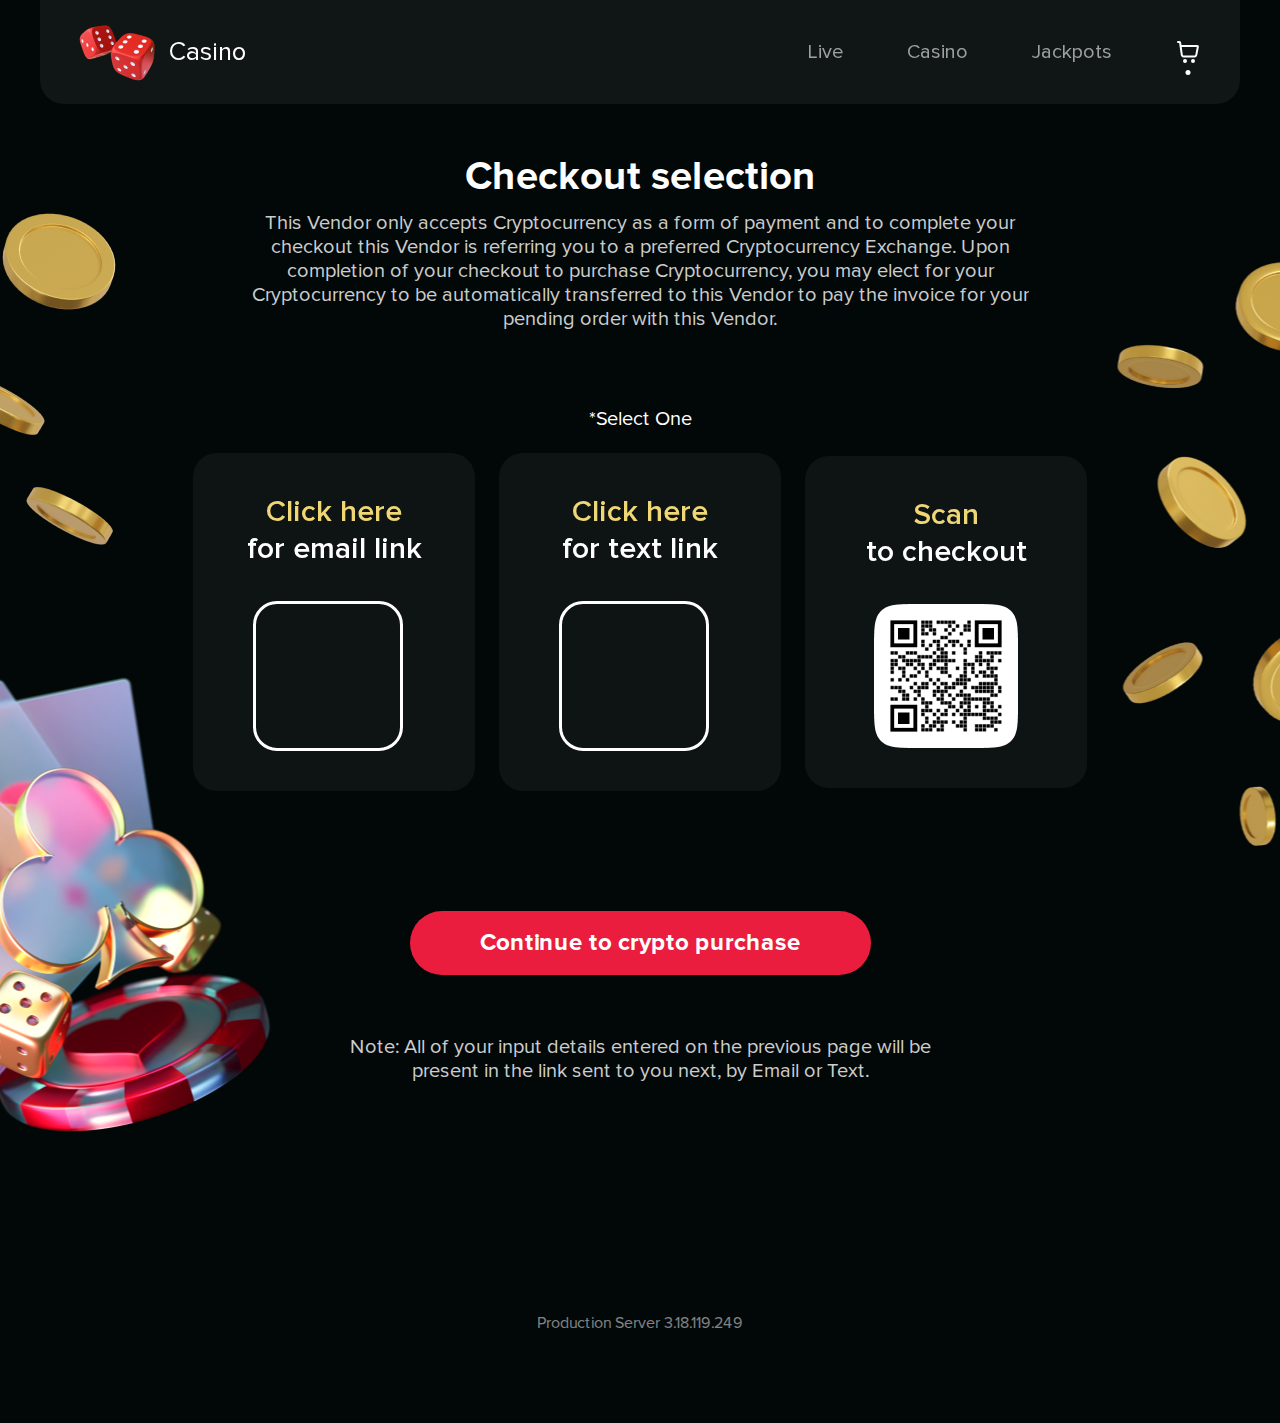
==== checkout-selection.html @ a9254ffb "init" ====
<html lang="en">
  <head>
    <meta charset="UTF-8" />
    <meta name="viewport" content="width=device-width, initial-scale=1.0" />
    <title>Casino: Checkout</title>
  </head>
  <body>
    <div class="body-wrapper">
      <div class="background-decoration">
        <img
          src="./img/coin-left-2.png"
          class="background-decoration__left-coin-2"
        />
        <img
          src="./img/coin-right-2.png"
          class="background-decoration__right-coin-2"
        />
        <img src="./img/cards-2.png" class="background-decoration__card-2" />
      </div>
      <div class="container">
        <header class="header">
          <div class="logo">
            <img src="./img/header-logo.png" alt="" class="logo__img" />
            <div class="logo__title">Casino</div>
          </div>
          <nav class="menu">
            <a href="#" class="menu__link">Live</a>
            <a href="#" class="menu__link">Casino </a>
            <a href="#" class="menu__link">Jackpots </a>
            <a href="#" class="menu__link menu__link_active">
              <img src="./img/icons/shopping-cart.svg" class="menu__icon" />
            </a>
          </nav>
        </header>
        <header class="page-headline page-headline_center">
          <h1 class="page-headline__title">Checkout selection</h1>
          <p class="page-headline__subtitle">
            This Vendor only accepts Cryptocurrency as a form of payment and to
            complete your checkout this Vendor is referring you to a preferred
            Cryptocurrency Exchange. Upon completion of your checkout to
            purchase Cryptocurrency, you may elect for your Cryptocurrency to be
            automatically transferred to this Vendor to pay the invoice for your
            pending order with this Vendor.
          </p>
        </header>
        <div class="checkout-selection">
          <p class="checkout-selection__text">*Select One</p>
          <div class="checkout-selection__group">
            <label class="checkout-selection__item">
              <h2 class="checkout-selection__title">
                <span class="checkout-selection__title-accent"
                  >Click here
                </span>
                <br />
                for email link
              </h2>
              <div class="checkout-selection__input">
                <input
                  type="checkbox"
                  id="chekbox-1"
                  name="happy"
                  value="yes"
                />
                <div class="checkout-selection__checkbox"></div>
              </div>
            </label>
            <label class="checkout-selection__item">
              <h2 class="checkout-selection__title">
                <span class="checkout-selection__title-accent">
                  Click here</span
                >
                <br />
                for text link
              </h2>
              <div class="checkout-selection__input">
                <input
                  type="checkbox"
                  id="chekbox-1"
                  name="happy"
                  value="yes"
                />
                <div class="checkout-selection__checkbox"></div>
              </div>
            </label>
            <div
              class="checkout-selection__item checkout-selection__item_inactive"
            >
              <h2 class="checkout-selection__title">
                <span class="checkout-selection__title-accent">Scan </span>
                <br />
                to checkout
              </h2>
              <img
                src="./img/checkout/qr-code.png"
                class="checkout-selection__qr-code"
              />
            </div>
          </div>
          <div class="checkout-selection__btn">
            <a href="./pay.html" class="btn">Continue to crypto purchase</a>
          </div>
          <p class="checkout-selection__text checkout-selection__text_opacity">
            Note: All of your input details entered on the previous page will be
            present in the link sent to you next, by Email or Text.
          </p>
        </div>
        <footer class="site-info">Production Server 3.18.119.249</footer>
      </div>
    </div>
  </body>
  <script src="./index.js"></script>
</html>
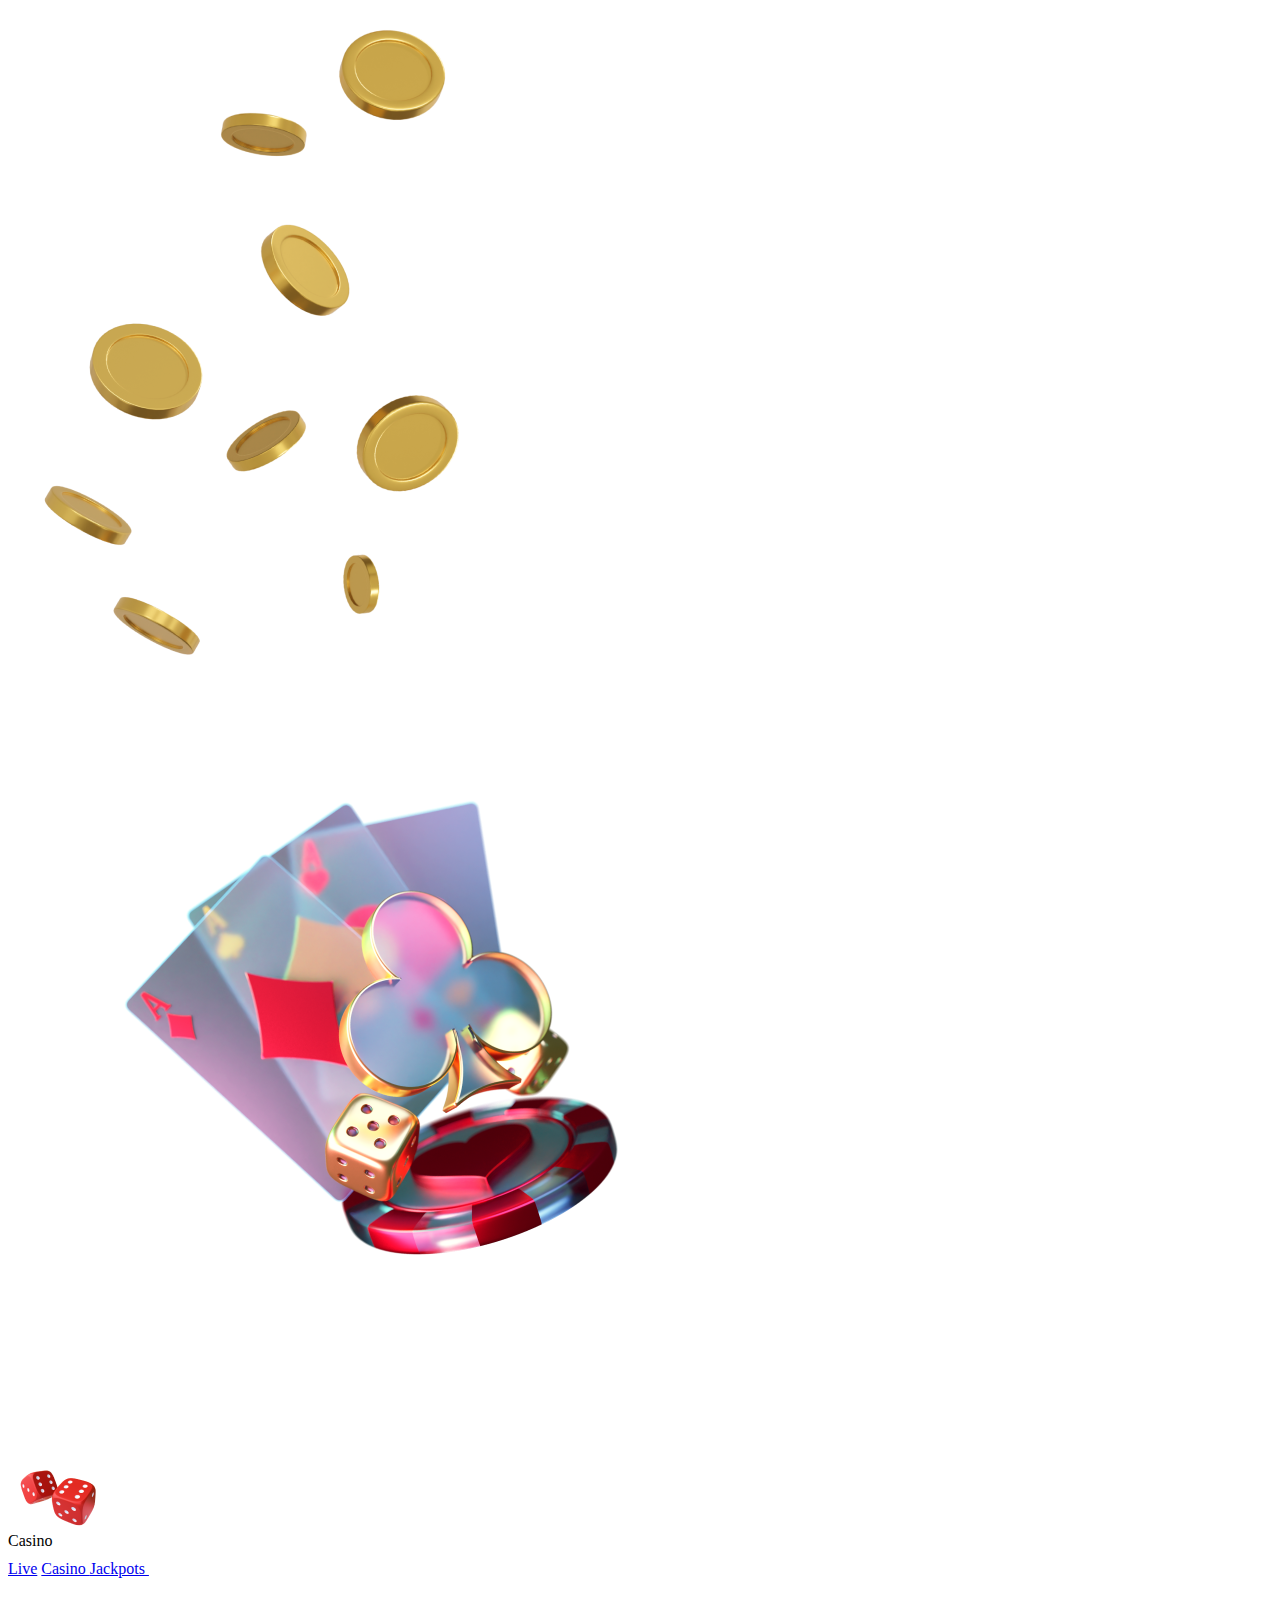
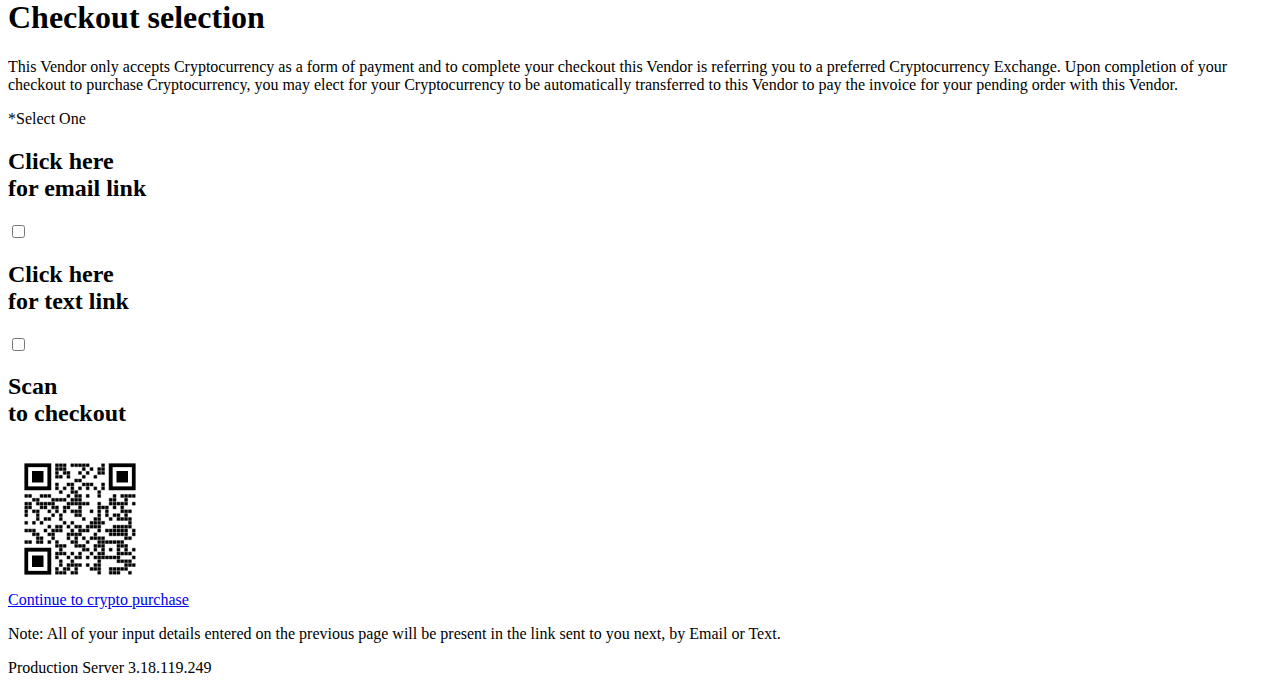
==== commit ecb20716: "Add files via upload" ====
--- a/checkout-selection.html
+++ b/checkout-selection.html
@@ -1,112 +1,113 @@
-<html lang="en">
-  <head>
-    <meta charset="UTF-8" />
-    <meta name="viewport" content="width=device-width, initial-scale=1.0" />
-    <title>Casino: Checkout</title>
-  </head>
-  <body>
-    <div class="body-wrapper">
-      <div class="background-decoration">
-        <img
-          src="./img/coin-left-2.png"
-          class="background-decoration__left-coin-2"
-        />
-        <img
-          src="./img/coin-right-2.png"
-          class="background-decoration__right-coin-2"
-        />
-        <img src="./img/cards-2.png" class="background-decoration__card-2" />
-      </div>
-      <div class="container">
-        <header class="header">
-          <div class="logo">
-            <img src="./img/header-logo.png" alt="" class="logo__img" />
-            <div class="logo__title">Casino</div>
-          </div>
-          <nav class="menu">
-            <a href="#" class="menu__link">Live</a>
-            <a href="#" class="menu__link">Casino </a>
-            <a href="#" class="menu__link">Jackpots </a>
-            <a href="#" class="menu__link menu__link_active">
-              <img src="./img/icons/shopping-cart.svg" class="menu__icon" />
-            </a>
-          </nav>
-        </header>
-        <header class="page-headline page-headline_center">
-          <h1 class="page-headline__title">Checkout selection</h1>
-          <p class="page-headline__subtitle">
-            This Vendor only accepts Cryptocurrency as a form of payment and to
-            complete your checkout this Vendor is referring you to a preferred
-            Cryptocurrency Exchange. Upon completion of your checkout to
-            purchase Cryptocurrency, you may elect for your Cryptocurrency to be
-            automatically transferred to this Vendor to pay the invoice for your
-            pending order with this Vendor.
-          </p>
-        </header>
-        <div class="checkout-selection">
-          <p class="checkout-selection__text">*Select One</p>
-          <div class="checkout-selection__group">
-            <label class="checkout-selection__item">
-              <h2 class="checkout-selection__title">
-                <span class="checkout-selection__title-accent"
-                  >Click here
-                </span>
-                <br />
-                for email link
-              </h2>
-              <div class="checkout-selection__input">
-                <input
-                  type="checkbox"
-                  id="chekbox-1"
-                  name="happy"
-                  value="yes"
-                />
-                <div class="checkout-selection__checkbox"></div>
-              </div>
-            </label>
-            <label class="checkout-selection__item">
-              <h2 class="checkout-selection__title">
-                <span class="checkout-selection__title-accent">
-                  Click here</span
-                >
-                <br />
-                for text link
-              </h2>
-              <div class="checkout-selection__input">
-                <input
-                  type="checkbox"
-                  id="chekbox-1"
-                  name="happy"
-                  value="yes"
-                />
-                <div class="checkout-selection__checkbox"></div>
-              </div>
-            </label>
-            <div
-              class="checkout-selection__item checkout-selection__item_inactive"
-            >
-              <h2 class="checkout-selection__title">
-                <span class="checkout-selection__title-accent">Scan </span>
-                <br />
-                to checkout
-              </h2>
-              <img
-                src="./img/checkout/qr-code.png"
-                class="checkout-selection__qr-code"
-              />
-            </div>
-          </div>
-          <div class="checkout-selection__btn">
-            <a href="./pay.html" class="btn">Continue to crypto purchase</a>
-          </div>
-          <p class="checkout-selection__text checkout-selection__text_opacity">
-            Note: All of your input details entered on the previous page will be
-            present in the link sent to you next, by Email or Text.
-          </p>
-        </div>
-        <footer class="site-info">Production Server 3.18.119.249</footer>
-      </div>
-    </div>
-  </body>
-  <script src="./index.js"></script>
-</html>
+<html lang="en">
+  <head>
+    <meta charset="UTF-8" />
+    <meta name="viewport" content="width=device-width, initial-scale=1.0" />
+    <title>Casino: Checkout</title>
+
+    <link rel="stylesheet" href="./scss/all.css" />
+  </head>
+  <body>
+    <div class="body-wrapper">
+      <div class="background-decoration">
+        <img
+          src="./img/coin-left-2.png"
+          class="background-decoration__left-coin-2"
+        />
+        <img
+          src="./img/coin-right-2.png"
+          class="background-decoration__right-coin-2"
+        />
+        <img src="./img/cards-2.png" class="background-decoration__card-2" />
+      </div>
+      <div class="container">
+        <header class="header">
+          <div class="logo">
+            <img src="./img/header-logo.png" alt="" class="logo__img" />
+            <div class="logo__title">Casino</div>
+          </div>
+          <nav class="menu">
+            <a href="#" class="menu__link">Live</a>
+            <a href="#" class="menu__link">Casino </a>
+            <a href="#" class="menu__link">Jackpots </a>
+            <a href="#" class="menu__link menu__link_active">
+              <img src="./img/icons/shopping-cart.svg" class="menu__icon" />
+            </a>
+          </nav>
+        </header>
+        <header class="page-headline page-headline_center">
+          <h1 class="page-headline__title">Checkout selection</h1>
+          <p class="page-headline__subtitle">
+            This Vendor only accepts Cryptocurrency as a form of payment and to
+            complete your checkout this Vendor is referring you to a preferred
+            Cryptocurrency Exchange. Upon completion of your checkout to
+            purchase Cryptocurrency, you may elect for your Cryptocurrency to be
+            automatically transferred to this Vendor to pay the invoice for your
+            pending order with this Vendor.
+          </p>
+        </header>
+        <div class="checkout-selection">
+          <p class="checkout-selection__text">*Select One</p>
+          <div class="checkout-selection__group">
+            <label class="checkout-selection__item">
+              <h2 class="checkout-selection__title">
+                <span class="checkout-selection__title-accent"
+                  >Click here
+                </span>
+                <br />
+                for email link
+              </h2>
+              <div class="checkout-selection__input">
+                <input
+                  type="checkbox"
+                  id="chekbox-1"
+                  name="happy"
+                  value="yes"
+                />
+                <div class="checkout-selection__checkbox"></div>
+              </div>
+            </label>
+            <label class="checkout-selection__item">
+              <h2 class="checkout-selection__title">
+                <span class="checkout-selection__title-accent">
+                  Click here</span
+                >
+                <br />
+                for text link
+              </h2>
+              <div class="checkout-selection__input">
+                <input
+                  type="checkbox"
+                  id="chekbox-1"
+                  name="happy"
+                  value="yes"
+                />
+                <div class="checkout-selection__checkbox"></div>
+              </div>
+            </label>
+            <div
+              class="checkout-selection__item checkout-selection__item_inactive"
+            >
+              <h2 class="checkout-selection__title">
+                <span class="checkout-selection__title-accent">Scan </span>
+                <br />
+                to checkout
+              </h2>
+              <img
+                src="./img/checkout/qr-code.png"
+                class="checkout-selection__qr-code"
+              />
+            </div>
+          </div>
+          <div class="checkout-selection__btn">
+            <a href="./pay.html" class="btn">Continue to crypto purchase</a>
+          </div>
+          <p class="checkout-selection__text checkout-selection__text_opacity">
+            Note: All of your input details entered on the previous page will be
+            present in the link sent to you next, by Email or Text.
+          </p>
+        </div>
+        <footer class="site-info">Production Server 3.18.119.249</footer>
+      </div>
+    </div>
+  </body>
+</html>
